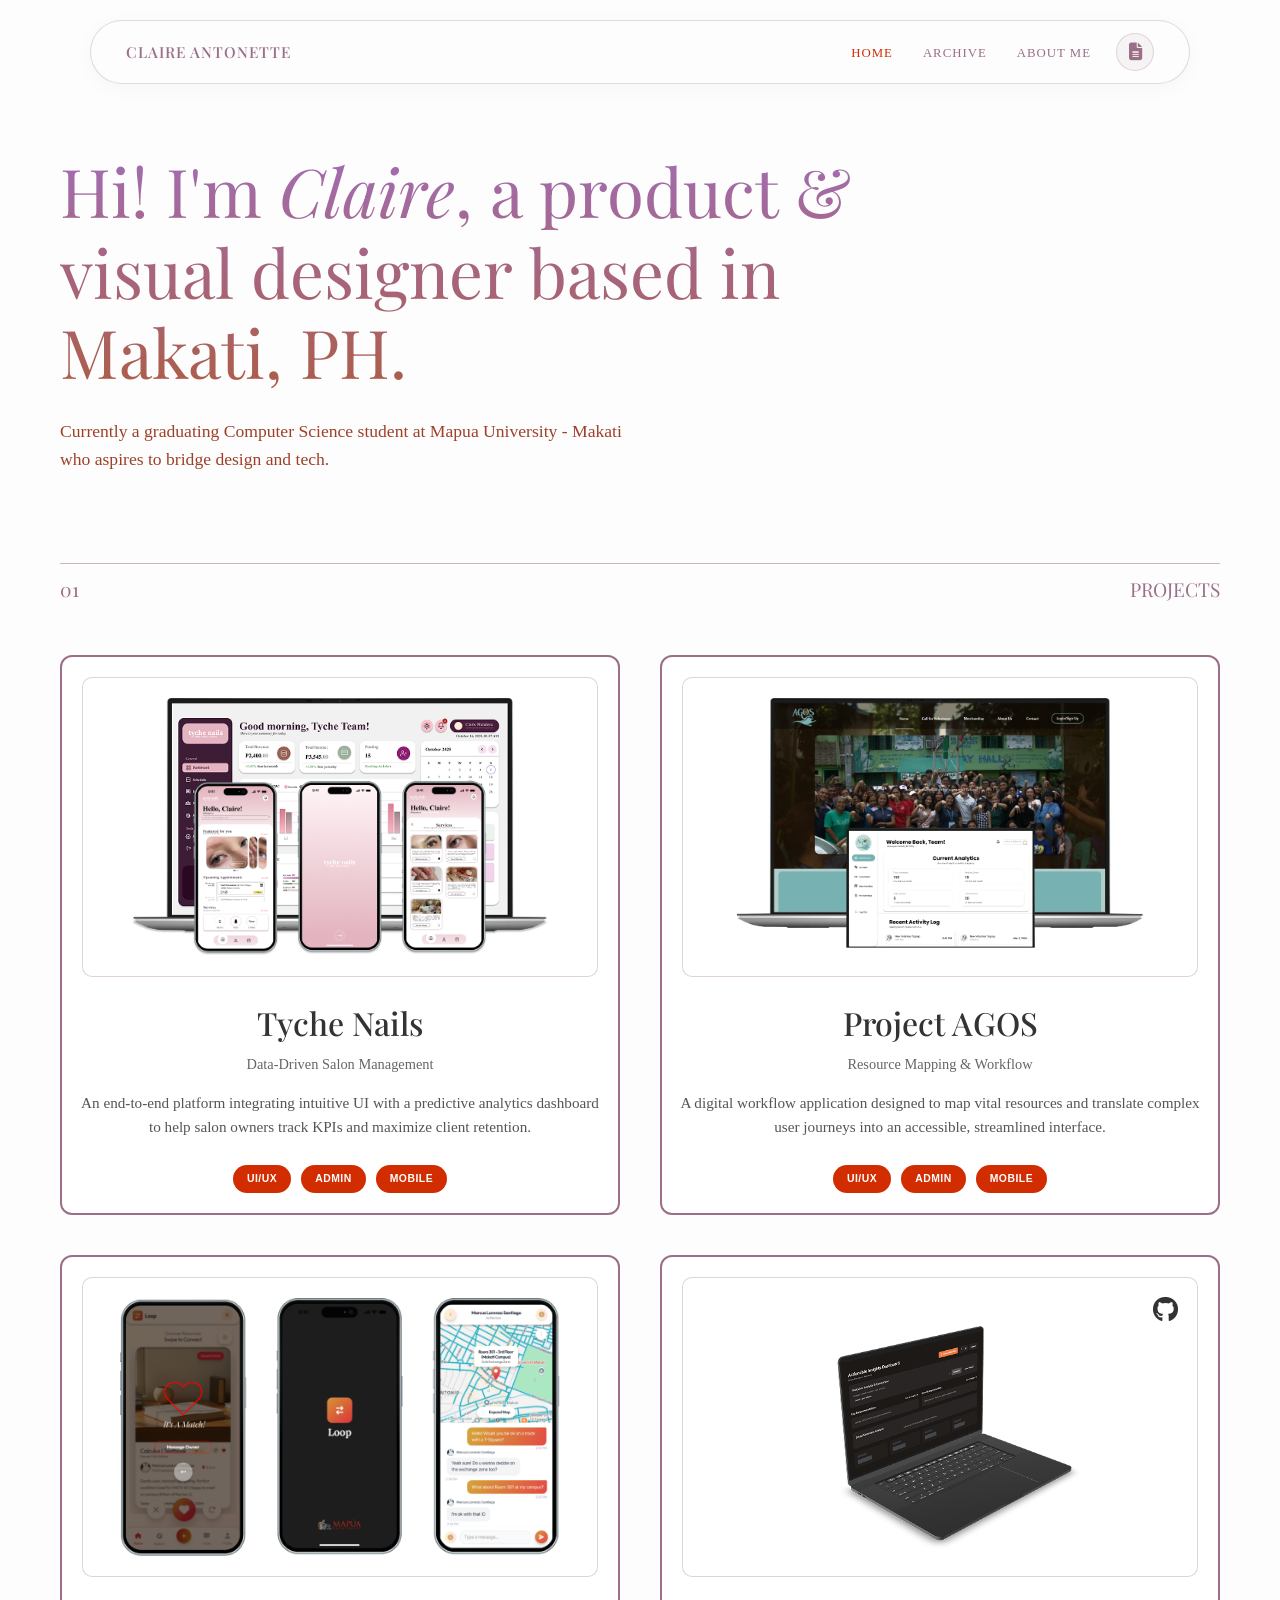
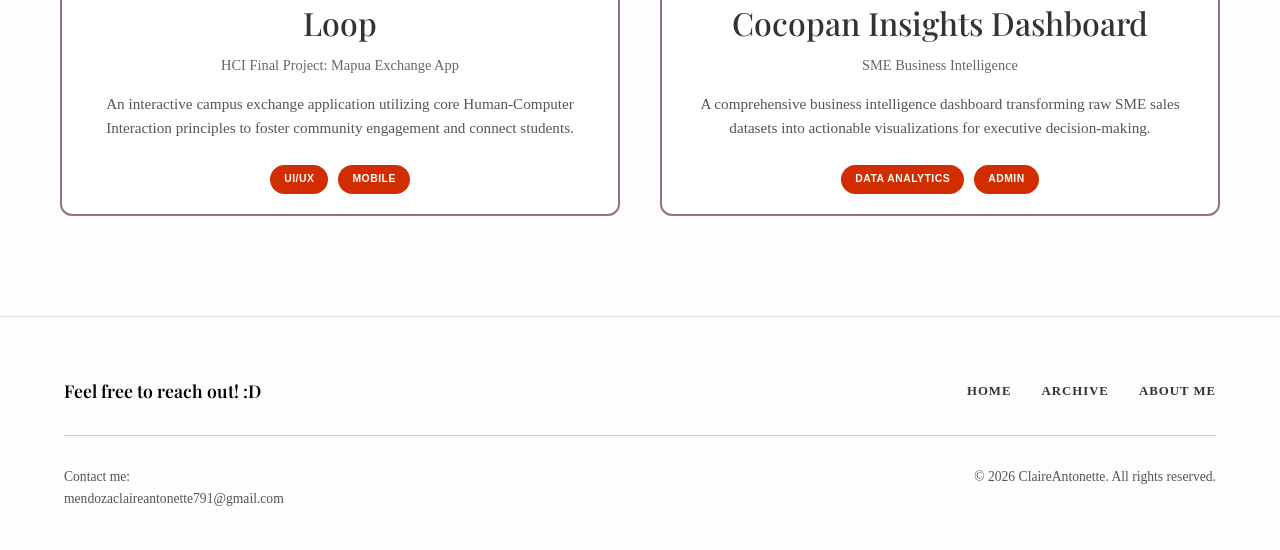
==== index.html @ c7615b96 "Initial commit: Portfolio Launch" ====
<!DOCTYPE html>
<html lang="en">
<head>
    <meta charset="UTF-8">
    <meta name="viewport" content="width=device-width, initial-scale=1.0">
    <meta name="description" content="Claire Antonette Mendoza - UI/UX Product & Visual Designer based in Makati, PH. Graduating Computer Science student at Mapua University bridging design and tech.">
    <title>Claire Antonette | Portfolio</title>
    <link rel="icon" type="image/png" href="images/me.png">
    
    <link rel="preconnect" href="https://fonts.googleapis.com">
    <link rel="preconnect" href="https://fonts.gstatic.com" crossorigin>
    <link href="https://fonts.googleapis.com/css2?family=Playfair+Display:ital,wght@0,400;0,500;0,600;1,400;1,500&family=Great+Vibes&display=swap" rel="stylesheet">
    
    <link rel="stylesheet" href="https://cdnjs.cloudflare.com/ajax/libs/font-awesome/6.4.0/css/all.min.css">
    
    <link rel="stylesheet" href="style.css">
    <link rel="stylesheet" href="archive.css">
    <link rel="stylesheet" href="about.css">
</head>
<body>

    <nav id="navbar">
        <div class="nav-content">
            <a href="#" class="logo" data-target="home">CLAIRE ANTONETTE</a>
            <div class="nav-right">
                <ul class="nav-links">
                    <li><a href="#" class="active" data-target="home">HOME</a></li>
                    <li><a href="#" data-target="archive">ARCHIVE</a></li>
                    <li><a href="#" data-target="about">ABOUT ME</a></li>
                </ul>
                <a href="docs/resume_ojt.pdf" target="_blank" class="resume-circle" title="View Resume">
                    <i class="fa-solid fa-file-lines"></i>
                </a>
            </div>
        </div>
    </nav>

    <main>
        <section id="home" class="page-section active">
            <div class="hero">
                <h1 class="gradient-text">Hi! I'm <i>Claire</i>, a product &<br>visual designer based in<br>Makati, PH.</h1>
                <p>Currently a graduating Computer Science student at Mapua University - Makati<br>who aspires to bridge design and tech.</p>
            </div>

            <div class="section-divider">
                <span class="num">01</span>
                <span class="title">PROJECTS</span>
            </div>

            <div class="projects-grid">
                <a href="https://www.behance.net/gallery/246639941/Tyche-Nails-Admin-Dashboard-Operations-Design" target="_blank" class="project-card">
                    <div class="project-top-container">
                        <img src="images/tyche nails.png" alt="Tyche Nails App">
                    </div>
                    <h3>Tyche Nails</h3>
                    <p class="subtitle">Data-Driven Salon Management</p>
                    <p class="desc">An end-to-end platform integrating intuitive UI with a predictive analytics dashboard to help salon owners track KPIs and maximize client retention.</p>
                    <div class="tags">
                        <span class="tag">UI/UX</span>
                        <span class="tag">ADMIN</span>
                        <span class="tag">MOBILE</span>
                    </div>
                </a>

                <a href="https://www.behance.net/gallery/246640153/Project-Agos-Seamless-Resource-Navigation" target="_blank" class="project-card">
                    <div class="project-top-container">
                        <img src="images/project agos.png" alt="Project AGOS">
                    </div>
                    <h3>Project AGOS</h3>
                    <p class="subtitle">Resource Mapping & Workflow</p>
                    <p class="desc">A digital workflow application designed to map vital resources and translate complex user journeys into an accessible, streamlined interface.</p>
                    <div class="tags">
                        <span class="tag">UI/UX</span>
                        <span class="tag">ADMIN</span>
                        <span class="tag">MOBILE</span>
                    </div>
                </a>

                <a href="https://www.behance.net/gallery/246642549/Loop-A-Peer-to-Peer-Exchange-for-Mapua-University" target="_blank" class="project-card">
                    <div class="project-top-container">
                        <img src="images/loop.png" alt="Loop">
                    </div>
                    <h3>Loop</h3>
                    <p class="subtitle">HCI Final Project: Mapua Exchange App</p>
                    <p class="desc">An interactive campus exchange application utilizing core Human-Computer Interaction principles to foster community engagement and connect students.</p>
                    <div class="tags">
                        <span class="tag">UI/UX</span>
                        <span class="tag">MOBILE</span>
                    </div>    
                </a>

                <a href="https://github.com/ctrlne/Cocopan-Data-Sales" target="_blank" class="project-card">
                    <div class="github-icon"><i class="fa-brands fa-github"></i></div>
                    <div class="project-top-container">
                        <img src="images/cocopan.png" alt="Cocopan Insights Dashboard">
                    </div>
                    <h3>Cocopan Insights Dashboard</h3>
                    <p class="subtitle">SME Business Intelligence</p>
                    <p class="desc">A comprehensive business intelligence dashboard transforming raw SME sales datasets into actionable visualizations for executive decision-making.</p>
                    <div class="tags">
                        <span class="tag">DATA ANALYTICS</span>
                        <span class="tag">ADMIN</span>
                    </div>
                </a>
            </div>
        </section>

        <section id="archive" class="page-section">
            <div class="archive-hero">
                <h1 class="gradient-text">Welcome to my archive!<br>Have fun exploring a collection of my<br>side projects, art, etc.</h1>
                
                <div class="archive-social">
                    <a href="https://instagram.com/picubsso/" target="_blank" class="ig-btn">
                        <i class="fa-brands fa-instagram"></i> Explore @picubsso
                    </a>
                </div>
            </div>

            <div class="section-divider">
                <span class="num">02</span>
                <span class="title">ARCHIVE</span>
            </div>

            <div class="archive-showcase-container">
                
                <div class="showcase-item reveal-on-scroll">
                    <h2 class="showcase-title">Pearl — Process & Final</h2>
                    <p class="showcase-desc">A quick glimpse into the digital painting process, from sketch to final rendering.</p>
                    <div class="showcase-split">
                        <div class="media-box video-box">
                            <video src="videos/pearl girl.mp4" autoplay loop muted playsinline></video>
                        </div>
                        <div class="media-box img-box">
                            <img src="images/pearl girl.png" alt="Ethereal Finished Art">
                        </div>
                    </div>
                </div>

                <div class="showcase-item reveal-on-scroll">
                    <h2 class="showcase-title">Claymore — Process & Final</h2>
                    <p class="showcase-desc">Exploring biomechanical textures and lighting variations.</p>
                    <div class="showcase-split">
                        <div class="media-box video-box">
                            <video src="videos/claymore.mp4" autoplay loop muted playsinline></video>
                        </div>
                        <div class="media-box img-box">
                            <img src="images/claymore.png" alt="Cyborg Finished Art">
                        </div>
                    </div>
                </div>

                <div class="showcase-item reveal-on-scroll">
                    <h2 class="showcase-title">Beyond Gender Campaign</h2>
                    <p class="showcase-desc">Graphic design and typography exploration focusing on print textures and visual hierarchy.</p>
                    
                    <div class="carousel-wrapper">
                        <div class="carousel-track" id="graphic-carousel">
                            <div class="carousel-slide"><img src="images/ged 1.png" alt="Design 1"></div>
                            <div class="carousel-slide"><img src="images/ged 2.png" alt="Design 2"></div>
                            <div class="carousel-slide"><img src="images/ged 3.png" alt="Design 3"></div>
                        </div>
                        
                        <div class="carousel-dots">
                            <span class="dot active" data-index="0"></span>
                            <span class="dot" data-index="1"></span>
                            <span class="dot" data-index="2"></span>
                        </div>
                    </div>
                </div>

                <div class="showcase-item reveal-on-scroll">
                    <h2 class="showcase-title">Studio Reels</h2>
                    <p class="showcase-desc">Short-form creative snippets and lifestyle updates from my Instagram.</p>
                    <div class="showcase-split reels-split">
                        <div class="media-box square-reel">
                            <video src="videos/reel 1.mp4" autoplay loop muted playsinline></video>
                        </div>
                        
                        <div class="media-box square-reel">
                            <video src="videos/reel 2.mp4" autoplay loop muted playsinline></video>
                        </div>
                    </div>
                </div>

            </div>
        </section>

        <section id="about" class="page-section">
            <div class="about-container">
                
                <div class="about-images">
                    <div class="camera-interactive-container">
                        <img src="images/digicam.png" alt="Claire's Digicam" class="camera-bg">

                        <div class="camera-screen-container">
                            <div class="camera-screen-track" id="camera-track">
                                <img src="images/1.png" alt="Claire Photo 1" class="camera-photo">
                                <img src="images/2.png" alt="Claire Photo 2" class="camera-photo">
                                <img src="images/3.png" alt="Claire Photo 3" class="camera-photo">
                            </div>
                        </div>

                        <button class="cam-btn cam-btn-left" id="cam-left" aria-label="Previous Photo"></button>
                        <button class="cam-btn cam-btn-right" id="cam-right" aria-label="Next Photo"></button>
                    </div>
                    
                    <p class="swipe-hint"><i>tap the left and right cam keys to swipe!</i></p>
                </div>
                
                <div class="about-cursive-text">About Claire</div>

                <div class="about-text-container">
                    <div class="about-text">
                        <p><span class="dash">—</span> Hi! I'm Claire! I'm currently a 3rd year graduating Computer Science undergrad at Mapua University - Makati! Having been exposed and trained for the tech industry, my passion for arts and design brings me the opportunity to bridge design and tech together.</p>
                        <br>
                        <p>Outside technical and artistic designing, you'll find me in digital and traditional arts, reviewing films on my not-so-curated letterboxd account, listening to music 24/7, out & about with my trusted digicam either taking photographs or short clips of random pieces I find personally intriguing—or probably doing something spontaneous and already hiking on a mountain somewhere.</p>
                        <br>
                        <p class="note"><i>(2026) Note: I'm currently learning Blender and am manifesting that I can finally have some free time to grow my art account which has been neglected for ages now.</i></p>
                    </div>

                    <div class="social-links-new">
                        <p><i>Reach Out!</i></p>
                        <a href="https://www.linkedin.com/in/claire-antonette-mendoza-5506382b3/" target="_blank"><i class="fa-brands fa-linkedin"></i></a>
                        <a href="mailto:mendozaclaireantonette791@gmail.com"><i class="fa-solid fa-envelope"></i></a>
                    </div>
                </div>

            </div>
        </section>
    </main>

    <footer>
        <div class="footer-top">
            <div class="footer-feel-free">
                <h4>Feel free to reach out! :D</h4>
            </div>
            <div class="footer-nav">
                <a href="#" data-target="home">HOME</a>
                <a href="#" data-target="archive">ARCHIVE</a>
                <a href="#" data-target="about">ABOUT ME</a>
            </div>
        </div>
        <div class="footer-line"></div>
        <div class="footer-bottom">
            <div class="contact-info">
                <p>Contact me:</p>
                <p>mendozaclaireantonette791@gmail.com</p>
            </div>
            <div class="copyright">
                <p>&copy; 2026 ClaireAntonette. All rights reserved.</p>
            </div>
        </div>
    </footer>

    <script src="script.js"></script>
</body>
</html>
---- style.css ----
/* ====== BASE STYLES & VARIABLES ====== */
:root {
    --primary-color: #9a6f87; 
    --accent-red: #D12D01; /* High contrast red requested */
    --text-color: #333333;
    --bg-color: #fdfdfd;
    --border-color: #c9b4c3;
    --font-heading: 'Playfair Display', serif;
    --font-body: 'Georgia', 'Times New Roman', Times, serif;
    --card-outline-color: #9a6f87; /*outline*/
    --card-inner-box-border-color: rgba(154, 111, 135, 0.3); /*sub-stroke*/
}

* {
    margin: 0;
    padding: 0;
    box-sizing: border-box;
}

body {
    background-color: var(--bg-color);
    color: var(--text-color);
    font-family: var(--font-body);
    line-height: 1.6;
    overflow-x: hidden;
}

a {
    text-decoration: none;
    color: inherit;
}

/* ====== NAVBAR ====== */
#navbar {
    position: fixed;
    top: 20px;
    left: 50%;
    transform: translateX(-50%);
    width: 95%;
    max-width: 1100px;
    z-index: 1000;
    transition: transform 0.4s cubic-bezier(0.3, 1, 0.3, 1);
}

.nav-content {
    background: rgba(253, 253, 253, 0.85);
    backdrop-filter: blur(12px);
    -webkit-backdrop-filter: blur(12px); 
    border: 1px solid rgba(201, 180, 195, 0.5);
    border-radius: 50px;
    display: flex;
    justify-content: space-between;
    align-items: center;
    padding: 12px 35px;
    box-shadow: 0 4px 20px rgba(0, 0, 0, 0.03);
}

.nav-right {
    display: flex;
    align-items: center;
    gap: 25px;
}

.logo {
    font-family: var(--font-heading);
    color: var(--primary-color);
    font-weight: 540;
    font-size: 0.95rem;
    letter-spacing: 1px;
    transition: opacity 0.3s ease;
}

.logo:hover {
    opacity: 0.7;
}

.nav-links {
    list-style: none;
    display: flex;
    gap: 30px;
    align-items: center;
}

.nav-links a {
    font-family: var(--font-body);
    font-size: 0.8rem;
    color: var(--primary-color);
    letter-spacing: 1px;
    text-transform: uppercase;
    transition: color 0.3s ease;
}

.nav-links a:hover, .nav-links a.active {
    color: var(--accent-red);
    opacity: 1;
    
}

.resume-circle {
    display: flex;
    align-items: center;
    justify-content: center;
    width: 38px;
    height: 38px;
    border-radius: 50%;
    background: rgba(201, 180, 195, 0.15);
    border: 1px solid rgba(201, 180, 195, 0.5);
    color: var(--primary-color);
    font-size: 1.1rem;
    transition: all 0.3s ease;
}

.resume-circle:hover {
    background: var(--accent-red);
    border-color: var(--accent-red);
    color: white;
    transform: scale(1.05);
}

/* ====== PAGE SECTIONS (Scaled up) ====== */
main {
    max-width: 1200px; /* Scaled up from 1100px */
    margin: 0 auto;
    padding: 150px 20px 100px 20px;
    min-height: 80vh;
}

.page-section {
    display: none; 
    animation: fadeIn 0.6s ease forwards;
}

.page-section.active {
    display: block; 
}

@keyframes fadeIn {
    from { opacity: 0; transform: translateY(15px); }
    to { opacity: 1; transform: translateY(0); }
}

/* ====== GRADIENT TEXT ====== */
.gradient-text {
    background: linear-gradient(0deg, #9e4127d9 0%, #A16DB4 100%); 
    -webkit-background-clip: text;
    -webkit-text-fill-color: transparent;
    background-clip: text;
    color: transparent;
    display: inline-block;
}

/* ====== HOME PAGE ====== */
.hero {
    margin-bottom: 90px;
}

.hero h1 {
    font-family: var(--font-heading);
    font-size: 4.2rem; /* Scaled up */
    font-weight: 400;
    line-height: 1.2;
    margin-bottom: 25px;
}

.hero p {
    color: #9E4027; /* Neutral tone for subtitle */
    font-size: 1.1rem;
}

.section-divider {
    display: flex;
    justify-content: space-between;
    align-items: center;
    border-top: 1px solid var(--border-color);
    padding-top: 10px;
    margin-bottom: 50px;
    color: var(--primary-color);
    font-family: var(--font-heading);
    font-size: 1.2rem;
}

/* Projects Grid - Subtle premium interactions */
/* Projects Grid - Premium multi-border interaction */
.projects-grid {
    display: grid;
    grid-template-columns: repeat(2, 1fr);
    gap: 40px;
}

.project-card {
    display: block;
    /* Pronounced border on the overall box per Figma frame design */
    border: 2px solid var(--card-outline-color); 
    border-radius: 12px;
    padding: 0; /* Important: remove overall padding per Figma design */
    text-align: center;
    position: relative;
    background: #fff;
    transition: transform 0.4s ease, box-shadow 0.4s ease, border-color 0.4s ease;
    overflow: hidden; /* For the rounded inner corners to feel perfect */
}

.project-card:hover {
    transform: translateY(-6px);
    box-shadow: 0 15px 35px rgba(154, 111, 135, 0.12);
    /* border-color change on hover isn't per Figma, let's keep it clean for that precise design frame look */
}

/* Renamed from .img-placeholder per the new design structure */
/* This container holds the mockup and tags within a light sub-stroke box per Figma frame */
.project-top-container {
    width: calc(100% - 40px); /* substitute padding per Figma design */
    margin: 20px auto; /* Margin to create space from main box outline */
    height: 300px; /* Scaled up height per previous request */
    background-color: #fff; /* White background per Figma design */
    border: 1px solid var(--card-inner-box-border-color); /* The light sub-stroke per Figma frame */
    border-radius: 10px; /* Very rounded inner corners per Figma frame */
    display: flex;
    align-items: center;
    justify-content: center;
    color: #999;
    font-family: sans-serif;
    font-size: 0.9rem;
    overflow: hidden;
    position: relative;
}

.project-top-container img {
    width: 100%;
    height: 100%;
    object-fit: contain; /* Contain the mockups within the frame, very important! */
    padding: 20px; /* Add padding *inside* the sub-box to center the mockup frame nicely */
    transition: transform 0.5s ease;
}

.project-card:hover .project-top-container img {
    transform: scale(1.03); /* Subtle image zoom effect on entire mockup per frame */
}

/* Updated details rules to center text and add space from the main outline per design */
.project-card h3 {
    font-family: var(--font-heading);
    font-weight: 500;
    font-size: 2rem;
    color: #333;
    margin: 0 0 5px 0; /* Updated margins */
    padding: 0 15px; /* Add horizontal padding per Figma design frame */
    transition: color 0.3s ease;
}

.project-card:hover h3 {
    color: var(--accent-red);
}

.project-card .subtitle {
    font-size: 0.9rem;
    color: #666;
    margin: 0 0 15px 0;
    padding: 0 15px; /* Add horizontal padding */
}

.project-card .desc {
    font-size: 0.95rem;
    color: #555;
    margin: 0 0 25px 0;
    padding: 0 15px; /* Add horizontal padding */
}

.tags {
    display: flex;
    justify-content: center;
    gap: 10px;
    padding: 0 15px 20px 15px; /* Add bottom padding to the *whole* tags block per Figma frame */
}

.tag {
    background-color: var(--accent-red);
    color: white;
    font-family: sans-serif;
    font-size: 0.65rem;
    font-weight: bold;
    padding: 6px 14px;
    border-radius: 20px;
    letter-spacing: 0.5px;
}

.github-icon {
    position: absolute;
    top: 35px;
    right: 35px;
    font-size: 1.6rem;
    color: #333;
    background: rgba(255,255,255,0.8);
    border-radius: 50%;
    width: 35px; height: 35px;
    display: flex; align-items: center; justify-content: center;
    z-index: 10;
}

/* ====== ARCHIVE PAGE ====== */
.archive-hero h1 {
    font-family: var(--font-heading);
    font-size: 4rem;
    font-style: italic;
    font-weight: 400;
    margin-bottom: 80px;
}

.coming-soon {
    text-align: center;
    margin-top: 80px;
    color: #555;
}

.coming-soon i {
    font-size: 5rem;
    color: #444;
    margin-bottom: 20px;
}

.coming-soon h2 {
    font-family: var(--font-heading);
    font-weight: 400;
    font-size: 2rem;
    font-style: italic;
}



/* ====== FOOTER ====== */
footer {
    border-top: 1px solid #e0e0e0;
    padding: 60px 5% 40px 5%;
    background-color: var(--bg-color);
}

.footer-top {
    display: flex;
    justify-content: space-between;
    align-items: center;
    max-width: 1200px;
    margin: 0 auto;
}

.footer-feel-free h4 {
    font-family: var(--font-heading);
    font-weight: 600;
    font-size: 1.1rem;
    color: #000;
}

.footer-nav {
    display: flex;
    gap: 30px;
}

.footer-nav a {
    font-size: 0.8rem;
    font-weight: bold;
    letter-spacing: 1px;
    transition: color 0.3s;
}

.footer-nav a:hover {
    color: var(--accent-red);
}

.footer-line {
    max-width: 1200px;
    margin: 30px auto;
    height: 1px;
    background-color: #ccc;
}

.footer-bottom {
    display: flex;
    justify-content: space-between;
    max-width: 1200px;
    margin: 0 auto;
    font-size: 0.85rem;
    color: #555;
}

/* ====== RESPONSIVE DESIGN ====== */
@media (max-width: 768px) {
    .projects-grid {
        grid-template-columns: 1fr;
    }

    .hero h1, .archive-hero h1 {
        font-size: 3rem;
    }
    

    .nav-content {
        flex-direction: column;
        gap: 10px;
        padding: 12px 15px;
        border-radius: 20px;
    }
    
    .nav-right {
        flex-direction: row;
        gap: 15px;
        width: 100%;
        justify-content: center;
        align-items: center;;
    }

    .nav-links {
        gap: 15px;
    }

    .nav-links a {
        font-size: 0.7rem;
    }

    .logo {
        font-size: 0.85rem;
    }

    .resume-circle {
        width: 28px;
        height: 28px;
        font-size: 0.85rem;
    }

    .about-container {
        flex-direction: column;
    }

    .about-cursive-text {
        position: relative;
        transform: none;
        left: 0;
        text-align: center;
        margin: 20px 0;
        font-size: 5rem;
    }

    .about-text {
        padding-left: 0;
        padding-top: 0;
    }

    .footer-top, .footer-bottom {
        flex-direction: column;
        gap: 20px;
        text-align: center;
    }
}
---- archive.css ----
/* =========================================
   ARCHIVE PAGE: THE SHOWCASE (Modern Curated)
   ========================================= */

.archive-social {
    margin-top: -30px;
    margin-bottom: 80px;
}

.ig-btn {
    display: inline-flex;
    align-items: center;
    gap: 10px;
    padding: 8px 22px;
    /* Borrowing the exact soft styling from your resume icon */
    background: rgba(201, 180, 195, 0.15); 
    border: 1px solid rgba(201, 180, 195, 0.5); 
    border-radius: 50px;
    color: var(--primary-color);
    font-family: var(--font-body);
    font-size: 0.85rem;
    font-weight: 400; /* Removed the bold! */
    letter-spacing: 0.5px;
    transition: all 0.3s ease;
}

.ig-btn i {
    font-size: 1.1rem;
}

.ig-btn:hover {
    /* Same cute hover effect as the resume icon */
    background: var(--accent-red);
    border-color: var(--accent-red);
    color: white;
    transform: scale(1.05);
}

/* --- Showcase Layout --- */
.archive-showcase-container {
    display: flex;
    flex-direction: column;
    gap: 100px; /* Lots of breathing room between projects */
    padding-bottom: 80px;
}

.showcase-item {
    width: 100%;
    /* Scroll Animation Initial State */
    opacity: 0;
    transform: translateY(40px);
    transition: opacity 0.8s ease-out, transform 0.8s cubic-bezier(0.175, 0.885, 0.32, 1.275);
}

/* Scroll Animation Active State (Triggered by JS) */
.showcase-item.is-visible {
    opacity: 1;
    transform: translateY(0);
}

.showcase-title {
    font-family: var(--font-heading);
    font-size: 2.2rem;
    color: #333;
    margin-bottom: 8px;
    text-align: center;
}

.showcase-desc {
    font-family: var(--font-body);
    font-size: 0.95rem;
    color: #666;
    text-align: center;
    max-width: 600px;
    margin: 0 auto 35px auto;
}

/* --- Media Boxes (Images & Videos) --- */
.showcase-split {
    display: grid;
    grid-template-columns: 1fr 1fr;
    gap: 30px;
    align-items: stretch;
}

.reels-split {
    max-width: 900px; /* Widened slightly so the landscape video has more room */
    margin: 0 auto;
    align-items: center; /* This tells the grid to vertically center them instead of stretching them to be equal height */
}

.square-reel {
    aspect-ratio: 1 / 1; /* Forces a perfect square */
    width: 100%;
    height: auto;
    background: #111; /* Dark background to frame the videos cleanly */
}

.square-reel video {
    width: 100%;
    height: 100%;
    object-fit: contain; /* Keeps the true shape inside the square without cropping */
}

.media-box {
    width: 100%;
    border-radius: 12px;
    overflow: hidden;
    background: #f4f4f4;
    border: 1px solid var(--card-inner-box-border-color);
    box-shadow: 0 10px 30px rgba(0,0,0,0.05);
}

.media-box img, .media-box video {
    width: 100%;
    height: 100%;
    object-fit: cover;
    display: block;
}

/* --- Carousel --- */
.carousel-wrapper {
    max-width: 800px;
    margin: 0 auto;
    overflow: hidden; /* Hides the images sliding off screen */
    border-radius: 12px;
    border: 1px solid var(--card-inner-box-border-color);
    box-shadow: 0 10px 30px rgba(0,0,0,0.05);
    position: relative;
    background: #000;
}

.carousel-track {
    display: flex;
    width: 100%;
    transition: transform 0.5s ease-in-out;
}

.carousel-slide {
    min-width: 100%; /* Forces each image to take up exactly one full view */
}

.carousel-slide img {
    width: 100%;
    height: auto;
    display: block;
}

.carousel-dots {
    display: flex;
    justify-content: center;
    gap: 12px;
    margin-bottom: 15px;
}

.dot {
    width: 12px;
    height: 12px;
    background: #ccc;
    border-radius: 50%;
    cursor: pointer;
    transition: all 0.3s ease;
}

.dot.active {
    background: var(--accent-red);
    transform: scale(1.3);
}

/* --- Responsive --- */
@media (max-width: 768px) {
    .showcase-split {
        grid-template-columns: 1fr;
    }
    .showcase-title {
        font-size: 1.8rem;
    }
}
---- about.css ----
/* ====== ABOUT ME CAMERA WIDGET (newnewnew) ====== */

.about-images {
    flex: 1;
    display: flex;
    flex-direction: column;
    align-items: center;
    gap: 15px;
}

.camera-interactive-container {
    position: relative;
    width: 100%;
    max-width: 550px; 
    margin: 0 auto;
    margin-top: -90px;
}

.camera-bg {
    width: 100%;
    height: auto;
    display: block;
}

/* Precision coordinates for da Canon screen */
.camera-screen-container {
    position: absolute;
    top: 39.8%; 
    left: 14%;
    width: 40.5%;
    height: 30%;
    overflow: hidden;
    background-color: #000; 
}

.camera-screen-track {
    display: flex;
    width: 100%;
    height: 100%;
    transition: transform 0.4s cubic-bezier(0.25, 1, 0.5, 1);
}

.camera-photo {
    width: 100%;
    height: 100%;
    object-fit: cover; /* Ensures the image fills the screen perfectly without stretching */
    object-position: center;
    flex-shrink: 0;
}

/* Invisible clickable areas over the D-pad yaurgh */
.cam-btn {
    position: absolute;
    background: transparent; 
    border: none;
    cursor: pointer;
    z-index: 10;
    border-radius: 50%;
}

.cam-btn-left {
    top: 51%;
    left: 64%;
    width: 7%;
    height: 7%;
}

.cam-btn-right {
    top: 51%;
    left: 77%;
    width: 7%;
    height: 7%;
}

/* daurgh interactive hint text */
.swipe-hint {
    font-family: var(--font-body);
    font-size: 0.8rem;
    color: var(--primary-color);
    text-align: right;
    margin-top: -120px;
    margin-right: -33%; 
}

/*  NEW RIGHT-SIDE LAYOUT (not rlly lol) */
.about-text-container {
    flex: 1;
    display: flex;
    flex-direction: column;
    padding-left: 40px;
}

.social-links-new {
    margin-top: 20px;
    text-align: right; /* Aligns it to the right as seen in your Figma */
}

.social-links-new p {
    font-family: var(--font-heading);
    margin-bottom: 10px;
    color: var(--text-color);
    font-size: 1.2rem;
}

.social-links-new a {
    font-size: 1.8rem;
    color: #000;
    margin-left: 15px;
    transition: color 0.3s ease, transform 0.3s ease;
    display: inline-block;
}

.social-links-new a:hover {
    color: var(--accent-red);
    transform: translateY(-3px);
}

/* ====== ABOUT PAGE (old one)====== */
.about-container {
    display: flex;
    justify-content: space-between;
    align-items: stretch;
    position: relative;
    gap: 60px;
}

.about-images {
    flex: 1;
    display: flex;
    flex-direction: column;
    gap: 10px;
}

.about-img {
    height: 290px; 
}

.social-links {
    margin-top: 5px;
}

.social-links p {
    font-family: var(--font-heading);
    margin-bottom: 10px;
    color: var(--primary-color);
    font-size: 1.2rem;
}

.social-links a {
    font-size: 1.6rem;
    color: #333;
    margin-right: 18px;
    transition: color 0.3s ease, transform 0.3s ease;
    display: inline-block;
}

.social-links a:hover {
    color: var(--accent-red);
    transform: translateY(-3px);
}

.about-cursive-text {
    position: absolute;
    left: 48%;
    top: 45%;
    transform: translate(-50%, -50%) rotate(90deg);
    font-family: 'Great Vibes', cursive;
    font-size: 8rem;
    color: var(--accent-red); /* Updated to Red */
    z-index: 10;
    pointer-events: none;
}

.about-text {
    flex: 1;
    padding-top: 50px;
    font-size: 0.9rem;
    color: #444;
    padding-left: 30px;
    text-align: justify;
}

.about-text .dash {
    color: var(--accent-red);
    margin-right: 10px;
    font-weight: bold;
}

.about-text .note {
    color: #777;
    font-size: 0.9rem;
}

/* ====== TABLET & MOBILE RESPONSIVE ====== */
@media (max-width: 900px) {
    /* Stack the camera and text vertically */
    .about-container {
        flex-direction: column;
        align-items: center;
        gap: 20px;
    }

    .swipe-hint {
    font-family: var(--font-body);
    font-size: 0.7rem;
    color: var(--primary-color);
    text-align: right;
    margin-top: -95px;
    margin-right: -22%; 
}

    .about-images {
        width: 100%;
    }

    /* Fix the overlapping cursive text */
    .about-cursive-text {
        position: relative;
        left: 0;
        top: 10px;
        transform: none; /* Removes the 90-degree rotation */
        font-size: 5.5rem; /* Scales it down slightly for smaller screens */
        text-align: center;
        width: 100%;
        margin: 10px 0;
        line-height: 1; 
    }

    /* Reset the text container padding */
    .about-text-container {
        padding-left: 0;
        width: 100%;
    }

    .about-text {
        padding-top: 0;
        margin-right: 35px;
    }

    /* Center the social links on mobile for better balance */
    .social-links-new {
        text-align: left;
        margin-top: 30px;
        margin-left: 26px;
    }

    .fa-brands, .fa-linkedin {
        margin-left: -15px;
        align-content: left;
    }
}
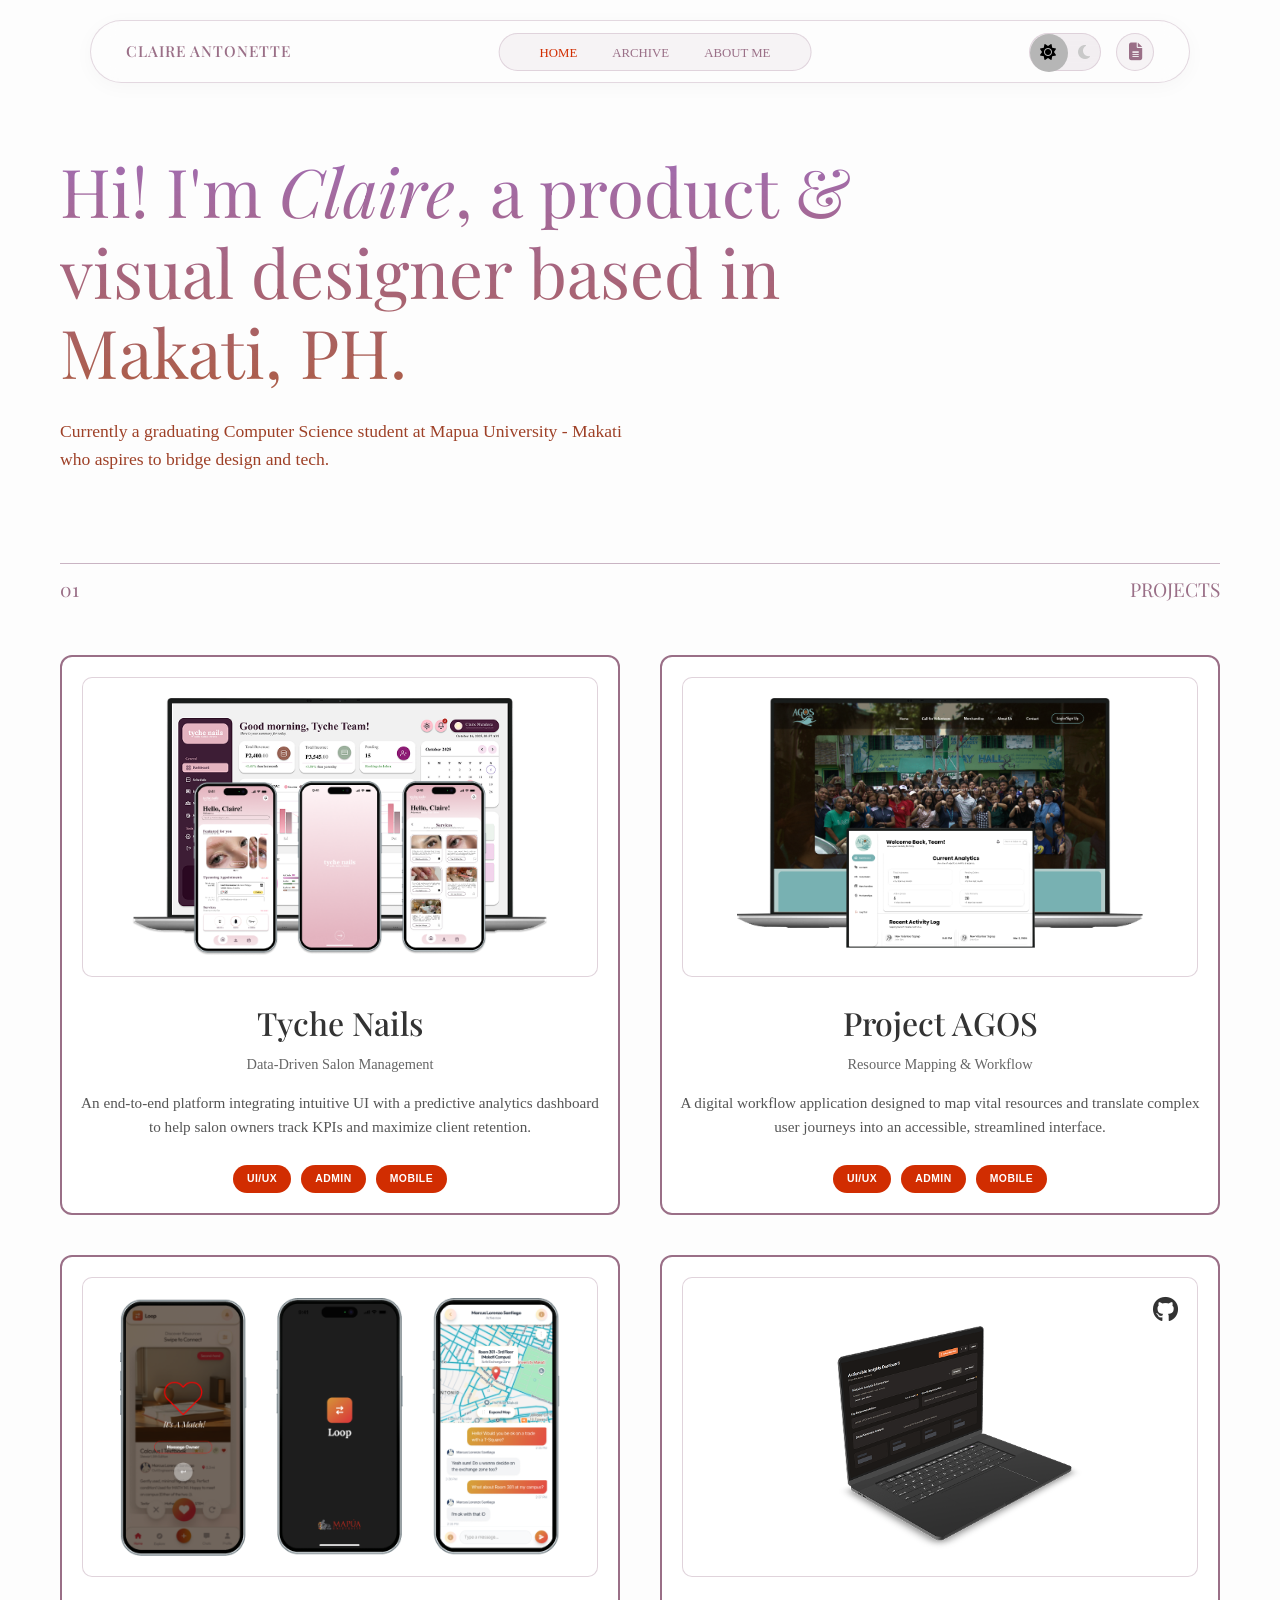
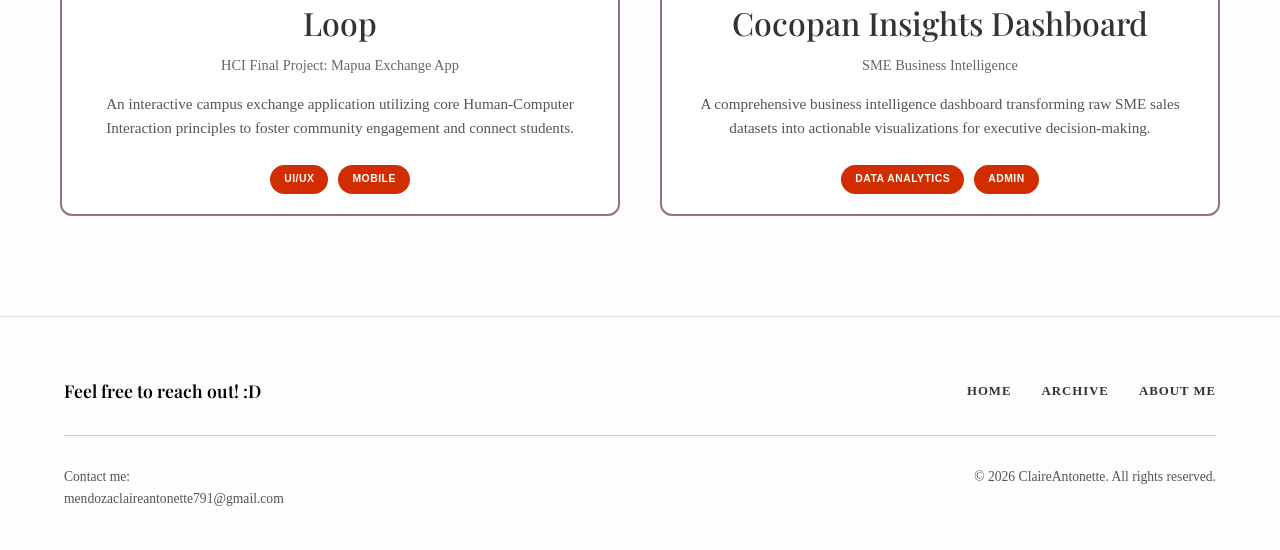
==== commit 52f228f1: "scrollbar, theme toggle, hover, navbar, pop-in" ====
--- a/index.html
+++ b/index.html
@@ -21,13 +21,25 @@
 
     <nav id="navbar">
         <div class="nav-content">
-            <a href="#" class="logo" data-target="home">CLAIRE ANTONETTE</a>
-            <div class="nav-right">
+            <a href="#" class="logo" data-target="home">
+                <span class="desktop-logo">CLAIRE ANTONETTE</span>
+                <span class="mobile-logo">CA</span>
+            </a>
+            
+            <div class="nav-center">
                 <ul class="nav-links">
                     <li><a href="#" class="active" data-target="home">HOME</a></li>
                     <li><a href="#" data-target="archive">ARCHIVE</a></li>
                     <li><a href="#" data-target="about">ABOUT ME</a></li>
                 </ul>
+            </div>
+
+            <div class="nav-right">
+                <button id="theme-toggle" class="theme-switch" title="Toggle Dark Mode">
+                    <i class="fa-solid fa-sun light-icon"></i>
+                    <i class="fa-solid fa-moon dark-icon"></i>
+                    <span class="switch-thumb"></span>
+                </button>
                 <a href="docs/resume_ojt.pdf" target="_blank" class="resume-circle" title="View Resume">
                     <i class="fa-solid fa-file-lines"></i>
                 </a>
@@ -48,7 +60,7 @@
             </div>
 
             <div class="projects-grid">
-                <a href="https://www.behance.net/gallery/246639941/Tyche-Nails-Admin-Dashboard-Operations-Design" target="_blank" class="project-card">
+                <a href="https://www.behance.net/gallery/246639941/Tyche-Nails-Admin-Dashboard-Operations-Design" target="_blank" class="project-card reveal-on-scroll" style="--hover-glow: rgba(244, 143, 177, 0.236);">
                     <div class="project-top-container">
                         <img src="images/tyche nails.png" alt="Tyche Nails App">
                     </div>
@@ -62,7 +74,7 @@
                     </div>
                 </a>
 
-                <a href="https://www.behance.net/gallery/246640153/Project-Agos-Seamless-Resource-Navigation" target="_blank" class="project-card">
+                <a href="https://www.behance.net/gallery/246640153/Project-Agos-Seamless-Resource-Navigation" target="_blank" class="project-card reveal-on-scroll" style="--hover-glow: rgba(71, 165, 165, 0.162);">
                     <div class="project-top-container">
                         <img src="images/project agos.png" alt="Project AGOS">
                     </div>
@@ -76,7 +88,7 @@
                     </div>
                 </a>
 
-                <a href="https://www.behance.net/gallery/246642549/Loop-A-Peer-to-Peer-Exchange-for-Mapua-University" target="_blank" class="project-card">
+                <a href="https://www.behance.net/gallery/246642549/Loop-A-Peer-to-Peer-Exchange-for-Mapua-University" target="_blank" class="project-card reveal-on-scroll" style="--hover-glow: rgba(255, 38, 38, 0.068);">
                     <div class="project-top-container">
                         <img src="images/loop.png" alt="Loop">
                     </div>
@@ -89,7 +101,7 @@
                     </div>    
                 </a>
 
-                <a href="https://github.com/ctrlne/Cocopan-Data-Sales" target="_blank" class="project-card">
+                <a href="https://github.com/ctrlne/Cocopan-Data-Sales" target="_blank" class="project-card reveal-on-scroll" style="--hover-glow: rgba(223, 127, 25, 0.075);">
                     <div class="github-icon"><i class="fa-brands fa-github"></i></div>
                     <div class="project-top-container">
                         <img src="images/cocopan.png" alt="Cocopan Insights Dashboard">
--- a/style.css
+++ b/style.css
@@ -11,6 +11,41 @@
     --card-inner-box-border-color: rgba(154, 111, 135, 0.3); /*sub-stroke*/
 }
 
+/* --- CUSTOM SCROLLBAR & SMOOTH SCROLL --- */
+html {
+    scroll-behavior: smooth;
+}
+
+::-webkit-scrollbar {
+    width: 8px;
+}
+
+::-webkit-scrollbar-track {
+    background: var(--bg-color);
+}
+
+::-webkit-scrollbar-thumb {
+    background: var(--primary-pink);
+    border-radius: 10px;
+}
+
+::-webkit-scrollbar-thumb:hover {
+    background: var(--accent-red);
+}
+
+/* --- SCROLL REVEAL ANIMATIONS --- */
+.reveal-on-scroll {
+    opacity: 50;
+    transform: translateY(40px);
+    transition: opacity 2s ease-out, transform 8s cubic-bezier(0.175, 0.885, 0.32, 1.275);
+}
+
+.reveal-on-scroll.is-visible {
+    opacity: 1;
+    transform: translateY(0);
+}
+
+
 * {
     margin: 0;
     padding: 0;
@@ -43,9 +78,11 @@
 }
 
 .nav-content {
-    background: rgba(253, 253, 253, 0.85);
+    position: relative;
+    height: 63px;
+    background: rgba(253, 253, 253, 0.4);
     backdrop-filter: blur(12px);
-    -webkit-backdrop-filter: blur(12px); 
+    -webkit-backdrop-filter: blur(25px); 
     border: 1px solid rgba(201, 180, 195, 0.5);
     border-radius: 50px;
     display: flex;
@@ -53,6 +90,21 @@
     align-items: center;
     padding: 12px 35px;
     box-shadow: 0 4px 20px rgba(0, 0, 0, 0.03);
+}
+
+/* The new centered pill container */
+.nav-center {
+    position: absolute;
+    height: 38px;
+    left: 50%;
+    transform: translateX(-50%); /* This guarantees it is mathematically dead-center */
+    background: rgba(201, 180, 195, 0.15); /* Same soft background as the buttons */
+    border: 1px solid rgba(201, 180, 195, 0.5);
+    border-radius: 50px;
+    padding: 8px 40px;
+    display: flex;
+    align-items: center;
+    margin-left: 15px;
 }
 
 .nav-right {
@@ -70,6 +122,10 @@
     transition: opacity 0.3s ease;
 }
 
+.mobile-logo {
+    display: none; /* Hidden on desktop */
+}
+
 .logo:hover {
     opacity: 0.7;
 }
@@ -77,7 +133,7 @@
 .nav-links {
     list-style: none;
     display: flex;
-    gap: 30px;
+    gap: 35px;
     align-items: center;
 }
 
@@ -85,7 +141,7 @@
     font-family: var(--font-body);
     font-size: 0.8rem;
     color: var(--primary-color);
-    letter-spacing: 1px;
+    letter-spacing: 0px;
     text-transform: uppercase;
     transition: color 0.3s ease;
 }
@@ -198,13 +254,32 @@
     background: #fff;
     transition: transform 0.4s ease, box-shadow 0.4s ease, border-color 0.4s ease;
     overflow: hidden; /* For the rounded inner corners to feel perfect */
+    z-index: 1;
 }
 
 .project-card:hover {
     transform: translateY(-6px);
-    box-shadow: 0 15px 35px rgba(154, 111, 135, 0.12);
-    /* border-color change on hover isn't per Figma, let's keep it clean for that precise design frame look */
-}
+    box-shadow: 0 15px 35px rgba(154, 111, 135, 0);
+    /* border-color change on hover isn't per Figma, */
+}
+
+.project-card::before {
+    content: '';
+    position: absolute;
+    top: 5%; left: 5%; right: 5%; bottom: 5%;
+    background: var(--hover-glow, rgba(199, 145, 204, 0.179)); /* Fallback color */
+    filter: blur(25px);
+    opacity: 0;
+    z-index: -1;
+    transition: opacity 0.5s ease, transform 0.5s ease;
+    border-radius: 12px;
+}
+
+.project-card:hover::before {
+    opacity: 1;
+    transform: scale(0.9);
+}
+
 
 /* Renamed from .img-placeholder per the new design structure */
 /* This container holds the mockup and tags within a light sub-stroke box per Figma frame */
@@ -325,7 +400,135 @@
     font-style: italic;
 }
 
-
+/* --- DOUBLE-ICON THEME TOGGLE --- */
+.theme-switch {
+    position: relative;
+    display: flex;
+    align-items: center;
+    justify-content: space-between;
+    left: 20px;
+    width: 72px;
+    height: 38px;
+    background: rgba(201, 180, 195, 0.2);
+    border: 1px solid rgba(201, 180, 195, 0.5);
+    border-radius: 50px;
+    padding: 0 10px;
+    cursor: pointer;
+    transition: background 0.3s ease;
+    margin-right: 10px; /* Space between toggle and resume button */
+}
+
+.theme-switch .light-icon {
+    font-size: 1rem;
+    color: #ffffff;
+    z-index: 1; /* Keeps icons above the slider */
+    transition: color 0.3s ease;
+}
+
+.theme-switch .dark-icon {
+    font-size: 1rem;
+    color: #c9c9c9;
+    z-index: 1; /* Keeps icons above the slider */
+    transition: color 0.3s ease;
+}
+
+/* The sliding circle */
+.switch-thumb {
+    position: absolute;
+    top: 0px;
+    left: 0px;
+    width: 38px;
+    height: 38px;
+    background: #b6b6b6;;
+    border-radius: 50%;
+    transition: transform 0.4s cubic-bezier(0.175, 0.885, 0.32, 1.275);
+    z-index: 0;
+}
+
+/* Make the active icon white so it pops against the colored circle */
+body:not(.dark-mode) .theme-switch .light-icon {
+    color: #000000; 
+}
+
+/* --- DARK MODE THEME --- */
+/* --- DARK MODE OVERRIDES FOR TOGGLE --- */
+body.dark-mode .theme-switch {
+    background: rgba(255, 255, 255, 0.1);
+    border-color: rgba(255, 255, 255, 0.2);
+}
+
+/* Move the circle to the moon side */
+body.dark-mode .switch-thumb {
+    transform: translateX(34px); 
+    background: #e0e0e0;
+}
+
+/* Contrast colors for icons in dark mode */
+body.dark-mode .theme-switch .dark-icon {
+    color: #121212; /* Dark moon inside white circle */
+}
+
+body.dark-mode .theme-switch .light-icon {
+    color: #393939; /* Light sun outside circle */
+}
+
+body.dark-mode {
+    --bg-color: #121212e3;
+    --text-color: #ffffff;
+    --navbar-bg: rgba(18, 18, 18, 0.5);
+    --border-pink: rgba(217, 78, 42, 0.3);
+    --camera-body-color: #2a2a2a;
+    --card-outline-color: #444;
+}
+
+body.dark-mode .nav-content {
+    background:rgba(212, 212, 212, 0.067);
+}
+
+body.dark-mode .project-card {
+    background: #4d4d4d;
+    border: 2px solid #8a8a8a; 
+}
+
+body.dark-mode .img-placeholder, 
+body.dark-mode .project-top-container {
+    background: #6b6b6b;
+}
+
+body.dark-mode .project-card h3, 
+body.dark-mode .subtitle, 
+body.dark-mode .desc {
+    color: #ffffffd5;
+}
+
+body.dark-mode .project-card:hover h3 {
+    color: hsla(0, 100%, 61%, 0.835);
+}
+
+body.dark-mode .showcase-title {
+    color: #ffffffd5;
+}
+
+body.dark-mode .showcase-desc {
+    color: #ffffff9f;
+}
+
+body.dark-mode .about-text {
+    color: #ffffff9f;
+}
+
+body.dark-mode .swipe-hint {
+    color: #ffffff9f;
+}
+
+body.dark-mode .fa-brands.fa-linkedin,
+body.dark-mode .fa-solid.fa-envelope {
+    color: #ffffff9f;
+}
+
+body.dark-mode .footer-feel-free h4 {
+    color: #ffffff;
+}
 
 /* ====== FOOTER ====== */
 footer {
@@ -392,37 +595,104 @@
     }
     
 
+    /* --- MOBILE NAVBAR: SINGLE ROW --- */
+    
+    /* Swap the logo text */
+    .desktop-logo { display: none; }
+    .mobile-logo { display: inline-block; font-size: 0.95rem; font-weight: 550; letter-spacing: 0; margin-left: 5px;}
+
+    /* Force single row layout */
     .nav-content {
-        flex-direction: column;
-        gap: 10px;
-        padding: 12px 15px;
-        border-radius: 20px;
+        flex-direction: row; 
+        justify-content: space-between;
+        height: 50px;
+        padding: 8px 15px; /* Tighter outer padding */
     }
     
+    /* Keep center pill inline */
+    .nav-center {
+        position: static; /* Removes absolute centering so it doesn't overlap */
+        transform: none;
+        width: auto;
+        height: 26px;
+        font-size: 0.65rem;
+        padding: 0px 20px; /* Tighter inner pill padding */
+        margin-left: 35px;
+        margin-right: 5px;
+    }
+
+    .nav-links {
+        gap: 18px; /* Closer links */
+        font-size: xx-small;
+    }
+
+    .nav-links a {
+        font-size: xx-small; /* Slightly smaller text to fit */
+    }
+
+    /* Right icons inline */
     .nav-right {
         flex-direction: row;
-        gap: 15px;
-        width: 100%;
+        gap: 8px; /* Tighter gap between toggle and resume button */
+        width: auto;
+    }
+
+    /* Shrink the toggle pill slightly for mobile */
+    .theme-switch {
+        width: 30px; 
+        height: 28px;
+        left: 12px;
+        padding: 0px;
         justify-content: center;
-        align-items: center;;
-    }
-
-    .nav-links {
-        gap: 15px;
-    }
-
-    .nav-links a {
-        font-size: 0.7rem;
-    }
-
-    .logo {
-        font-size: 0.85rem;
-    }
-
+    }
+
+    .switch-thumb {
+        display: none;  
+    }
+
+    /* LIGHT MODE: Hide the moon, show the sun */
+    body:not(.dark-mode) .theme-switch .dark-icon {
+        display: none;
+    }
+    
+    body:not(.dark-mode) .theme-switch .light-icon {
+        color: var(--primary-pink); /* Resets to pink (it was white on desktop) */
+    }
+
+    /* DARK MODE: Hide the sun, show the moon */
+    body.dark-mode .theme-switch .light-icon {
+        display: none;
+    }
+    
+    body.dark-mode .theme-switch .dark-icon {
+        display: block;
+        color: #e0e0e0;
+    }
+
+    /* Shrink the resume circle slightly */
     .resume-circle {
-        width: 28px;
+        width: 30px;
         height: 28px;
-        font-size: 0.85rem;
+        margin-right: 5px;
+        font-size: 0.9rem;
+    }
+
+    .theme-switch .light-icon {
+    font-size: 0.85rem;
+    color: #ffffff;
+    z-index: 1; /* Keeps icons above the slider */
+    transition: color 0.3s ease;
+}
+
+    .theme-switch .dark-icon {
+    font-size: 0.85rem;
+    color: #c9c9c9;
+    z-index: 1; /* Keeps icons above the slider */
+    transition: color 0.3s ease;
+}
+
+    .github-icon .fa-brands.fa-github {
+        margin-left: 0%;
     }
 
     .about-container {
